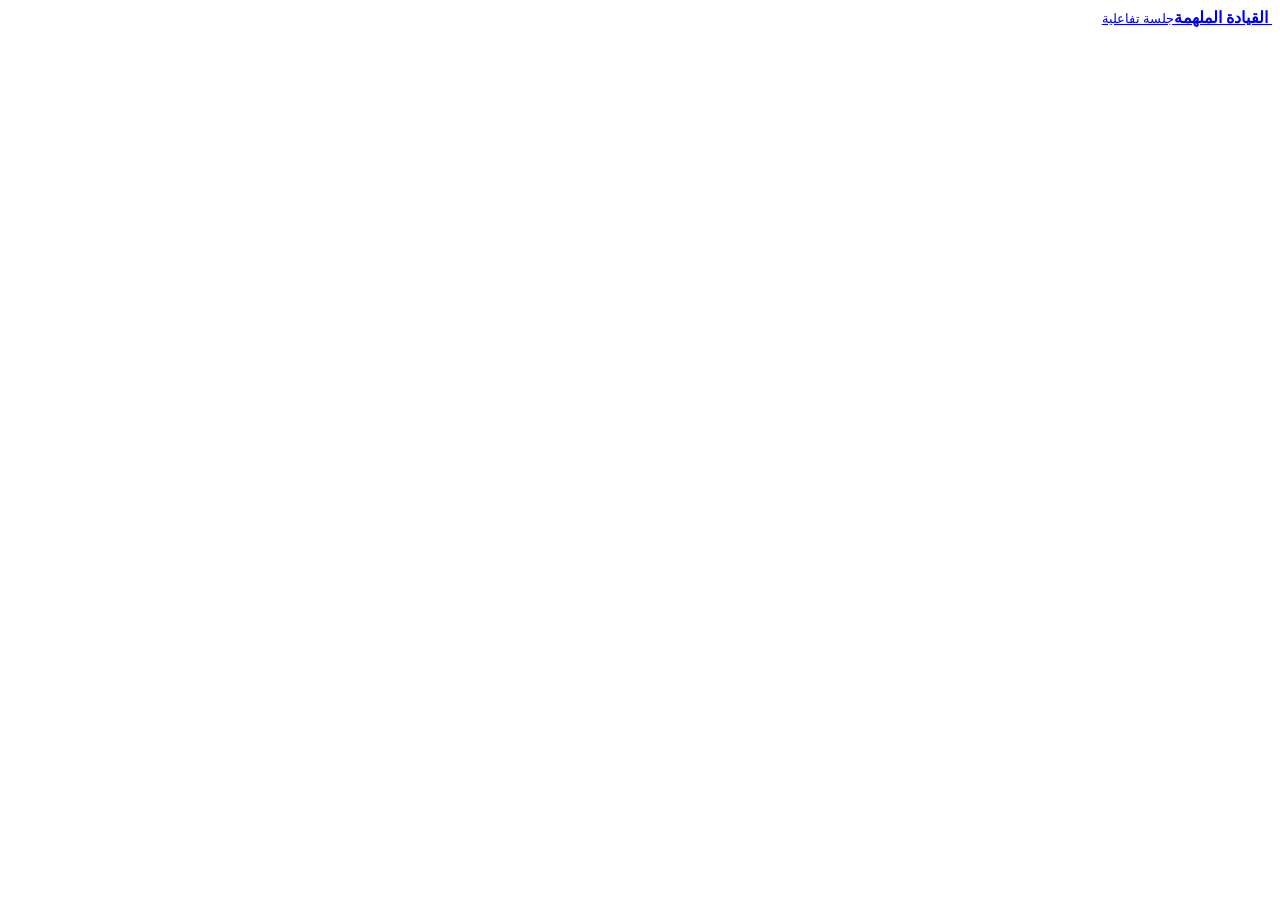
==== p.html @ c2ae5274 "Add kit pages and config" ====
<!DOCTYPE html>
<html lang="ar" dir="rtl">
<head>
  <meta charset="utf-8">
  <meta name="viewport" content="width=device-width, initial-scale=1, viewport-fit=cover">
  <title>شارك — القيادة الملهمة</title>
  <meta name="description" content="صفحة المشاركة في جلسة القيادة الملهمة التفاعلية.">
  <meta name="theme-color" content="#0A1F44">
  <link rel="icon" href="assets/img/logo-qiyada.png">
  <link rel="preload" href="assets/fonts/readex-pro-arabic-700-normal.woff2" as="font" type="font/woff2" crossorigin>
  <link rel="preload" href="assets/fonts/ibm-plex-sans-arabic-arabic-500-normal.woff2" as="font" type="font/woff2" crossorigin>
  <link rel="stylesheet" href="assets/css/fonts.css">
  <link rel="stylesheet" href="assets/css/base.css">
  <link rel="stylesheet" href="assets/css/p.css">
</head>
<body class="p-body">
  <header class="p-top">
    <a class="p-brand" href="index.html" title="تصفح الحقيبة">
      <img src="assets/img/logo-qiyada.png" alt="">
      <span><b>القيادة الملهمة</b><small id="pSub">جلسة تفاعلية</small></span>
    </a>
    <span class="p-sess" id="pSess" hidden></span>
  </header>
  <div class="p-progress" id="pProg" hidden><i></i></div>
  <main class="p-main" id="view" aria-live="polite"></main>
  <div class="toast" id="toast" role="status"></div>

  <script src="config.js"></script>
  <script src="assets/js/content.js"></script>
  <script src="assets/js/icons.js"></script>
  <script src="assets/js/api.js"></script>
  <script src="assets/js/viz.js"></script>
  <script src="assets/js/p.js"></script>
</body>
</html>
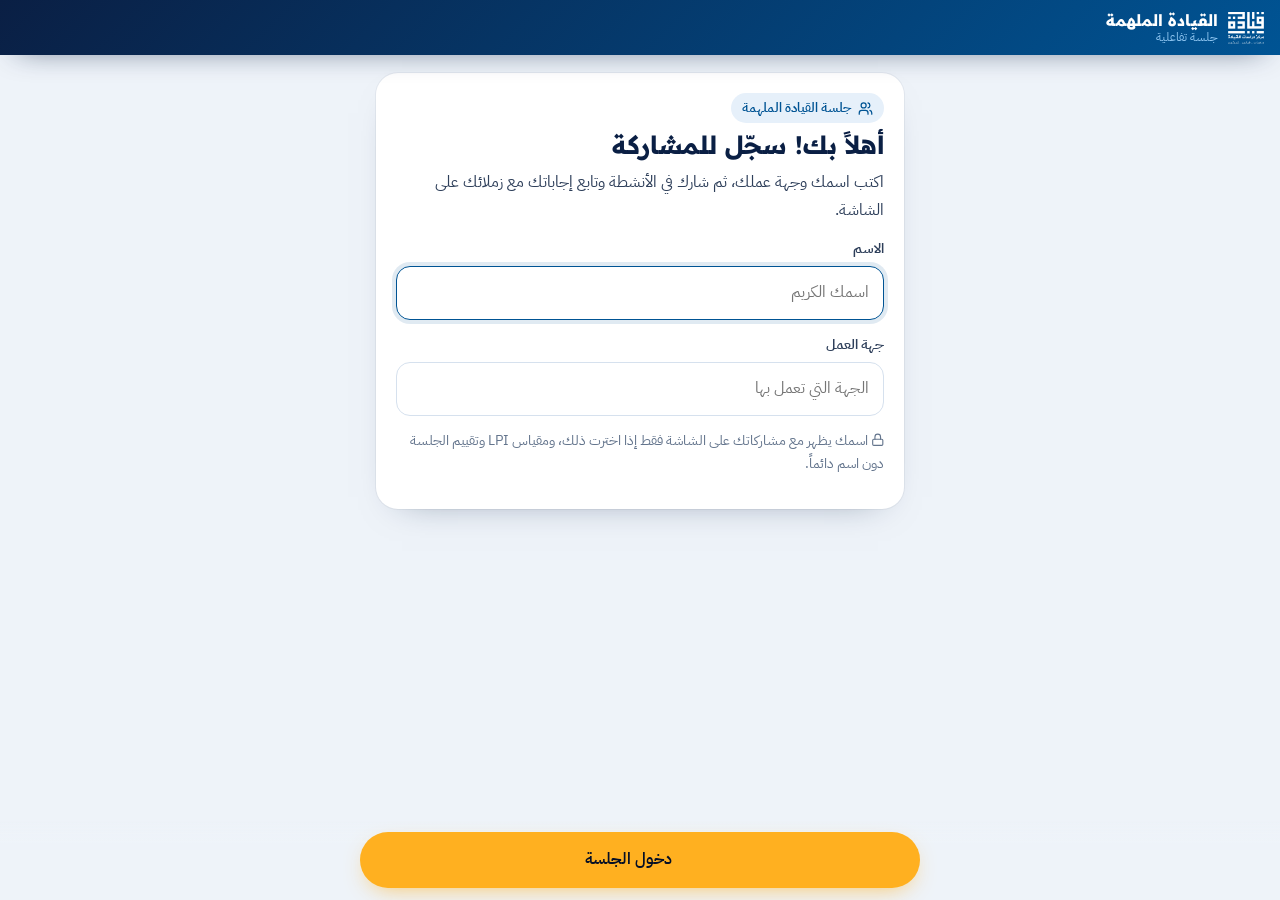
==== commit 43972643: "Add files via upload" ====
--- a/p.html
+++ b/p.html
@@ -3,9 +3,24 @@
 <head>
   <meta charset="utf-8">
   <meta name="viewport" content="width=device-width, initial-scale=1, viewport-fit=cover">
-  <title>شارك — القيادة الملهمة</title>
+  <title>مؤسسة دراسات القيادة — شارك</title>
   <meta name="description" content="صفحة المشاركة في جلسة القيادة الملهمة التفاعلية.">
   <meta name="theme-color" content="#0A1F44">
+  <meta name="application-name" content="مؤسسة دراسات القيادة">
+  <meta name="apple-mobile-web-app-title" content="مؤسسة دراسات القيادة">
+  <meta property="og:type" content="website">
+  <meta property="og:locale" content="ar_SA">
+  <meta property="og:site_name" content="مؤسسة دراسات القيادة">
+  <meta property="og:title" content="مؤسسة دراسات القيادة">
+  <meta property="og:description" content="شارك في جلسة القيادة الملهمة التفاعلية من جوالك.">
+  <meta property="og:image" content="https://qiyada-mulhima.github.io/assets/img/og-cover.jpg">
+  <meta property="og:image:type" content="image/jpeg">
+  <meta property="og:image:width" content="1200">
+  <meta property="og:image:height" content="630">
+  <meta name="twitter:card" content="summary_large_image">
+  <meta name="twitter:title" content="مؤسسة دراسات القيادة">
+  <meta name="twitter:image" content="https://qiyada-mulhima.github.io/assets/img/og-cover.jpg">
+  <link rel="apple-touch-icon" href="assets/img/logo-qiyada.png">
   <link rel="icon" href="assets/img/logo-qiyada.png">
   <link rel="preload" href="assets/fonts/readex-pro-arabic-700-normal.woff2" as="font" type="font/woff2" crossorigin>
   <link rel="preload" href="assets/fonts/ibm-plex-sans-arabic-arabic-500-normal.woff2" as="font" type="font/woff2" crossorigin>
--- a/assets/css/fonts.css
+++ b/assets/css/fonts.css
@@ -0,0 +1,15 @@
+/* Fonts: Readex Pro & IBM Plex Sans Arabic — SIL Open Font License 1.1 */
+@font-face{font-family:'Readex Pro';font-style:normal;font-weight:500;font-display:swap;src:url(../fonts/readex-pro-arabic-500-normal.woff2) format('woff2');unicode-range:U+0600-06FF,U+0750-077F,U+0870-088E,U+0890-0891,U+0897-08E1,U+08E3-08FF,U+200C-200E,U+2010-2011,U+204F,U+2E41,U+FB50-FDFF,U+FE70-FE74,U+FE76-FEFC;}
+@font-face{font-family:'Readex Pro';font-style:normal;font-weight:600;font-display:swap;src:url(../fonts/readex-pro-arabic-600-normal.woff2) format('woff2');unicode-range:U+0600-06FF,U+0750-077F,U+0870-088E,U+0890-0891,U+0897-08E1,U+08E3-08FF,U+200C-200E,U+2010-2011,U+204F,U+2E41,U+FB50-FDFF,U+FE70-FE74,U+FE76-FEFC;}
+@font-face{font-family:'Readex Pro';font-style:normal;font-weight:700;font-display:swap;src:url(../fonts/readex-pro-arabic-700-normal.woff2) format('woff2');unicode-range:U+0600-06FF,U+0750-077F,U+0870-088E,U+0890-0891,U+0897-08E1,U+08E3-08FF,U+200C-200E,U+2010-2011,U+204F,U+2E41,U+FB50-FDFF,U+FE70-FE74,U+FE76-FEFC;}
+@font-face{font-family:'Readex Pro';font-style:normal;font-weight:500;font-display:swap;src:url(../fonts/readex-pro-latin-500-normal.woff2) format('woff2');unicode-range:U+0000-00FF,U+0131,U+0152-0153,U+02BB-02BC,U+02C6,U+02DA,U+02DC,U+0304,U+0308,U+0329,U+2000-206F,U+20AC,U+2122,U+2191,U+2193,U+2212,U+2215,U+FEFF,U+FFFD;}
+@font-face{font-family:'Readex Pro';font-style:normal;font-weight:600;font-display:swap;src:url(../fonts/readex-pro-latin-600-normal.woff2) format('woff2');unicode-range:U+0000-00FF,U+0131,U+0152-0153,U+02BB-02BC,U+02C6,U+02DA,U+02DC,U+0304,U+0308,U+0329,U+2000-206F,U+20AC,U+2122,U+2191,U+2193,U+2212,U+2215,U+FEFF,U+FFFD;}
+@font-face{font-family:'Readex Pro';font-style:normal;font-weight:700;font-display:swap;src:url(../fonts/readex-pro-latin-700-normal.woff2) format('woff2');unicode-range:U+0000-00FF,U+0131,U+0152-0153,U+02BB-02BC,U+02C6,U+02DA,U+02DC,U+0304,U+0308,U+0329,U+2000-206F,U+20AC,U+2122,U+2191,U+2193,U+2212,U+2215,U+FEFF,U+FFFD;}
+@font-face{font-family:'IBM Plex Sans Arabic';font-style:normal;font-weight:400;font-display:swap;src:url(../fonts/ibm-plex-sans-arabic-arabic-400-normal.woff2) format('woff2');unicode-range:U+0600-06FF,U+0750-077F,U+0870-088E,U+0890-0891,U+0897-08E1,U+08E3-08FF,U+200C-200E,U+2010-2011,U+204F,U+2E41,U+FB50-FDFF,U+FE70-FE74,U+FE76-FEFC;}
+@font-face{font-family:'IBM Plex Sans Arabic';font-style:normal;font-weight:500;font-display:swap;src:url(../fonts/ibm-plex-sans-arabic-arabic-500-normal.woff2) format('woff2');unicode-range:U+0600-06FF,U+0750-077F,U+0870-088E,U+0890-0891,U+0897-08E1,U+08E3-08FF,U+200C-200E,U+2010-2011,U+204F,U+2E41,U+FB50-FDFF,U+FE70-FE74,U+FE76-FEFC;}
+@font-face{font-family:'IBM Plex Sans Arabic';font-style:normal;font-weight:600;font-display:swap;src:url(../fonts/ibm-plex-sans-arabic-arabic-600-normal.woff2) format('woff2');unicode-range:U+0600-06FF,U+0750-077F,U+0870-088E,U+0890-0891,U+0897-08E1,U+08E3-08FF,U+200C-200E,U+2010-2011,U+204F,U+2E41,U+FB50-FDFF,U+FE70-FE74,U+FE76-FEFC;}
+@font-face{font-family:'IBM Plex Sans Arabic';font-style:normal;font-weight:700;font-display:swap;src:url(../fonts/ibm-plex-sans-arabic-arabic-700-normal.woff2) format('woff2');unicode-range:U+0600-06FF,U+0750-077F,U+0870-088E,U+0890-0891,U+0897-08E1,U+08E3-08FF,U+200C-200E,U+2010-2011,U+204F,U+2E41,U+FB50-FDFF,U+FE70-FE74,U+FE76-FEFC;}
+@font-face{font-family:'IBM Plex Sans Arabic';font-style:normal;font-weight:400;font-display:swap;src:url(../fonts/ibm-plex-sans-arabic-latin-400-normal.woff2) format('woff2');unicode-range:U+0000-00FF,U+0131,U+0152-0153,U+02BB-02BC,U+02C6,U+02DA,U+02DC,U+0304,U+0308,U+0329,U+2000-206F,U+20AC,U+2122,U+2191,U+2193,U+2212,U+2215,U+FEFF,U+FFFD;}
+@font-face{font-family:'IBM Plex Sans Arabic';font-style:normal;font-weight:500;font-display:swap;src:url(../fonts/ibm-plex-sans-arabic-latin-500-normal.woff2) format('woff2');unicode-range:U+0000-00FF,U+0131,U+0152-0153,U+02BB-02BC,U+02C6,U+02DA,U+02DC,U+0304,U+0308,U+0329,U+2000-206F,U+20AC,U+2122,U+2191,U+2193,U+2212,U+2215,U+FEFF,U+FFFD;}
+@font-face{font-family:'IBM Plex Sans Arabic';font-style:normal;font-weight:600;font-display:swap;src:url(../fonts/ibm-plex-sans-arabic-latin-600-normal.woff2) format('woff2');unicode-range:U+0000-00FF,U+0131,U+0152-0153,U+02BB-02BC,U+02C6,U+02DA,U+02DC,U+0304,U+0308,U+0329,U+2000-206F,U+20AC,U+2122,U+2191,U+2193,U+2212,U+2215,U+FEFF,U+FFFD;}
+@font-face{font-family:'IBM Plex Sans Arabic';font-style:normal;font-weight:700;font-display:swap;src:url(../fonts/ibm-plex-sans-arabic-latin-700-normal.woff2) format('woff2');unicode-range:U+0000-00FF,U+0131,U+0152-0153,U+02BB-02BC,U+02C6,U+02DA,U+02DC,U+0304,U+0308,U+0329,U+2000-206F,U+20AC,U+2122,U+2191,U+2193,U+2212,U+2215,U+FEFF,U+FFFD;}
--- a/assets/css/base.css
+++ b/assets/css/base.css
@@ -0,0 +1,85 @@
+/* ============================================================
+   الهوية: أزرق «قيادة» + كحلي، وألوان متباينة (كهرماني وألوان الممارسات)
+   ============================================================ */
+:root {
+  --navy-950: #050F26;
+  --navy-900: #0A1F44;
+  --navy-800: #0E2A5A;
+  --navy-700: #153C7A;
+  --brand: #005494;
+  --brand-600: #0A66B0;
+  --blue: #2F80D1;
+  --sky: #8EC5F0;
+  --ice: #E6F0FA;
+  --ice-50: #F3F8FD;
+  --ink: #0B1B33;
+  --ink-2: #2E3F5A;
+  --muted: #64758D;
+  --line: #D6E1EE;
+  --white: #FFFFFF;
+  --amber: #FFB020;
+  --amber-600: #E89A00;
+  --p1: #F0604D;
+  --p2: #F6B92B;
+  --p3: #1BAF84;
+  --p4: #3AA7E8;
+  --p5: #E5488E;
+  --ok: #17A97C;
+  --danger: #E5484D;
+  --f-head: 'Readex Pro', 'IBM Plex Sans Arabic', 'Segoe UI', Tahoma, sans-serif;
+  --f-body: 'IBM Plex Sans Arabic', 'Readex Pro', 'Segoe UI', Tahoma, sans-serif;
+  --ease: cubic-bezier(.2, .8, .2, 1);
+  --ease-out: cubic-bezier(.16, 1, .3, 1);
+}
+
+*, *::before, *::after { box-sizing: border-box; }
+html { -webkit-text-size-adjust: 100%; text-size-adjust: 100%; }
+body { margin: 0; font-family: var(--f-body); line-height: 1.6; -webkit-font-smoothing: antialiased; }
+img, svg, video { display: block; max-width: 100%; }
+button, input, textarea, select { font: inherit; color: inherit; }
+button { cursor: pointer; }
+a { color: inherit; }
+[hidden] { display: none !important; }
+
+.ic { width: 1em; height: 1em; flex: none; display: inline-block; vertical-align: -0.15em; }
+
+.sr-only { position: absolute; width: 1px; height: 1px; padding: 0; margin: -1px; overflow: hidden; clip: rect(0, 0, 0, 0); border: 0; }
+
+/* أزرار عامة */
+.btn {
+  display: inline-flex; align-items: center; justify-content: center; gap: .5em;
+  border: 0; border-radius: 999px; padding: .75em 1.4em; font-weight: 600;
+  background: var(--ice); color: var(--navy-900); text-decoration: none;
+  transition: transform .2s var(--ease), background .2s, box-shadow .2s, opacity .2s;
+}
+.btn:hover { transform: translateY(-1px); }
+.btn:active { transform: translateY(1px) scale(.99); }
+.btn:disabled { opacity: .45; cursor: not-allowed; transform: none; }
+.btn-primary { background: var(--amber); color: var(--navy-950); box-shadow: 0 8px 24px -10px rgba(255, 176, 32, .8); }
+.btn-primary:hover { background: #FFBE45; }
+.btn-navy { background: var(--navy-900); color: #fff; }
+.btn-ghost { background: transparent; color: inherit; box-shadow: inset 0 0 0 1.5px currentColor; }
+.btn-sm { padding: .45em 1em; font-size: .9em; }
+
+/* أيقونة الممارسة داخل دائرة */
+.p-badge {
+  display: inline-grid; place-items: center; border-radius: 50%;
+  width: 2.2em; height: 2.2em; background: var(--pc, var(--brand)); color: #fff;
+  box-shadow: 0 6px 18px -8px var(--pc, var(--brand));
+}
+.p-badge .ic { width: 55%; height: 55%; }
+
+/* نقاط الانتظار */
+.dots { display: inline-flex; gap: .3em; }
+.dots i { width: .45em; height: .45em; border-radius: 50%; background: currentColor; opacity: .3; animation: dot 1.2s infinite ease-in-out; }
+.dots i:nth-child(2) { animation-delay: .15s; }
+.dots i:nth-child(3) { animation-delay: .3s; }
+@keyframes dot { 0%, 80%, 100% { opacity: .25; transform: translateY(0); } 40% { opacity: 1; transform: translateY(-.25em); } }
+
+@keyframes popIn { 0% { opacity: 0; transform: scale(.6); } 60% { opacity: 1; transform: scale(1.08); } 100% { transform: scale(1); } }
+@keyframes riseIn { from { opacity: 0; translate: 0 1.2em; } to { opacity: 1; translate: 0 0; } }
+@keyframes glowPulse { 0%, 100% { box-shadow: 0 0 0 0 rgba(255, 176, 32, .55); } 50% { box-shadow: 0 0 0 .6em rgba(255, 176, 32, 0); } }
+
+@media (prefers-reduced-motion: reduce) {
+  *, *::before, *::after { animation-duration: .01ms !important; animation-iteration-count: 1 !important; transition-duration: .01ms !important; }
+}
--- a/assets/css/p.css
+++ b/assets/css/p.css
@@ -0,0 +1,175 @@
+/* ============================================================
+   صفحة المشارك (الجوال)
+   ============================================================ */
+.p-body { background: #EEF3F9; color: var(--ink); min-height: 100vh; min-height: 100dvh; font-size: 16px; }
+.p-top {
+  position: sticky; top: 0; z-index: 20; display: flex; align-items: center; gap: 10px;
+  padding: calc(10px + env(safe-area-inset-top)) 16px 10px;
+  background: linear-gradient(135deg, var(--navy-900), var(--brand)); color: #fff;
+  box-shadow: 0 10px 30px -18px rgba(10, 31, 68, .8);
+}
+.p-brand { display: flex; align-items: center; gap: 10px; text-decoration: none; color: inherit; flex: 1; min-width: 0; }
+.p-brand img { height: 32px; width: auto; filter: brightness(0) invert(1); }
+.p-brand span { display: flex; flex-direction: column; line-height: 1.25; min-width: 0; }
+.p-brand b { font-family: var(--f-head); font-size: 16px; }
+.p-brand small { font-size: 12px; color: var(--sky); white-space: nowrap; overflow: hidden; text-overflow: ellipsis; }
+.p-sess { font-family: var(--f-head); font-size: 12px; letter-spacing: .08em; direction: ltr; background: rgba(255, 255, 255, .14); padding: 4px 10px; border-radius: 999px; }
+.p-progress { position: sticky; top: calc(56px + env(safe-area-inset-top)); z-index: 19; height: 4px; background: rgba(10, 31, 68, .08); }
+.p-progress i { display: block; height: 100%; width: 0; background: var(--amber); transition: width .4s var(--ease-out); }
+
+.p-main { max-width: 560px; margin: 0 auto; padding: 18px 16px calc(120px + env(safe-area-inset-bottom)); }
+.screen { animation: riseIn .45s var(--ease-out) both; }
+
+.card { background: #fff; border-radius: 22px; padding: 20px; box-shadow: 0 14px 36px -26px rgba(10, 31, 68, .5), 0 0 0 1px rgba(10, 31, 68, .05); }
+.card + .card { margin-top: 14px; }
+.p-h1 { font-family: var(--f-head); font-size: 25px; line-height: 1.35; margin: 4px 0 6px; color: var(--navy-900); }
+.p-h2 { font-family: var(--f-head); font-size: 19px; line-height: 1.45; margin: 0 0 6px; color: var(--navy-900); }
+.p-lead { color: var(--ink-2); margin: 0; line-height: 1.75; }
+.p-muted { color: var(--muted); font-size: 13.5px; line-height: 1.7; }
+.tag { display: inline-flex; align-items: center; gap: 6px; font-size: 12.5px; font-weight: 600; padding: 5px 11px; border-radius: 999px; background: var(--ice); color: var(--brand); }
+.tag .ic { width: 15px; height: 15px; }
+.tag.pc { background: var(--pcs, var(--ice)); color: var(--pct, var(--brand)); }
+
+/* النموذج */
+.field { display: flex; flex-direction: column; gap: 6px; margin-top: 14px; }
+.field label { font-weight: 600; font-size: 14px; color: var(--ink-2); }
+.input, .textarea {
+  width: 100%; border: 1.5px solid var(--line); border-radius: 14px; padding: 13px 14px; font-size: 16px; background: #fff;
+  transition: border-color .2s, box-shadow .2s; color: var(--ink);
+}
+.input:focus, .textarea:focus { outline: none; border-color: var(--brand); box-shadow: 0 0 0 4px rgba(0, 84, 148, .12); }
+.textarea { min-height: 150px; resize: vertical; line-height: 1.75; }
+.counter { font-size: 12.5px; color: var(--muted); text-align: left; direction: ltr; font-variant-numeric: tabular-nums; }
+.counter.warn { color: #C2412F; }
+.check { display: flex; align-items: center; gap: 10px; margin-top: 12px; font-size: 14.5px; cursor: pointer; user-select: none; }
+.check input { width: 20px; height: 20px; accent-color: var(--brand); }
+
+.p-actions { position: fixed; bottom: 0; right: 0; left: 0; z-index: 15; padding: 12px 16px calc(12px + env(safe-area-inset-bottom)); background: linear-gradient(180deg, rgba(238, 243, 249, 0), #EEF3F9 30%); }
+.p-actions .inner { max-width: 560px; margin: 0 auto; display: flex; gap: 10px; align-items: center; }
+.p-actions .btn { flex: 1; padding: 15px 18px; font-size: 16px; }
+.p-actions .btn-ghost { flex: none; color: var(--navy-900); }
+.p-actions .meta { font-size: 13px; color: var(--muted); white-space: nowrap; direction: ltr; unicode-bidi: isolate; }
+
+/* الكلمات */
+.word-row { display: flex; gap: 8px; margin-top: 14px; }
+.word-row .input { flex: 1; }
+.word-row .btn { flex: none; border-radius: 14px; }
+.chips { display: flex; flex-wrap: wrap; gap: 8px; margin-top: 12px; min-height: 8px; }
+.chips .chip { display: inline-flex; align-items: center; gap: 6px; padding: 8px 12px 8px 8px; border-radius: 999px; background: var(--navy-900); color: #fff; font-weight: 600; animation: popIn .4s var(--ease-out) both; }
+.chips .chip button { border: 0; background: rgba(255, 255, 255, .18); color: #fff; width: 22px; height: 22px; border-radius: 50%; display: grid; place-items: center; padding: 0; }
+.chips .chip button .ic { width: 13px; height: 13px; }
+
+/* الاستطلاع */
+.opts { display: flex; flex-direction: column; gap: 10px; margin-top: 16px; }
+.opt { display: flex; align-items: center; gap: 12px; width: 100%; text-align: right; border: 1.5px solid var(--line); background: #fff; border-radius: 16px; padding: 14px 14px; font-size: 15.5px; font-weight: 600; transition: border-color .2s, background .2s, transform .15s; color: var(--ink); }
+.opt:active { transform: scale(.99); }
+.opt .rd { width: 22px; height: 22px; border-radius: 50%; border: 2px solid #B8C6D8; flex: none; display: grid; place-items: center; transition: all .2s; }
+.opt.on { border-color: var(--brand); background: #F0F6FD; }
+.opt.on .rd { border-color: var(--brand); background: var(--brand); box-shadow: inset 0 0 0 4px #fff; }
+
+/* المقياس */
+.lpi-item { text-align: center; padding: 26px 20px; }
+.lpi-num { font-family: var(--f-head); font-size: 13px; color: var(--brand); font-weight: 600; }
+.lpi-text { font-family: var(--f-head); font-size: 21px; line-height: 1.6; margin: 12px 0 22px; color: var(--navy-900); min-height: 3.2em; display: flex; align-items: center; justify-content: center; }
+.scale { display: grid; grid-template-columns: repeat(5, 1fr); gap: 8px; }
+.scale button { border: 1.5px solid var(--line); background: #fff; border-radius: 14px; padding: 12px 0; font-family: var(--f-head); font-size: 19px; font-weight: 700; color: var(--navy-900); transition: all .18s; }
+.scale button:active { transform: scale(.96); }
+.scale button.on { background: var(--navy-900); border-color: var(--navy-900); color: #fff; box-shadow: 0 8px 18px -10px rgba(10, 31, 68, .9); }
+.scale button.edge { color: var(--muted); }
+.scale-lbl { margin-top: 14px; min-height: 24px; font-weight: 600; color: var(--brand); }
+.scale-ends { display: flex; justify-content: space-between; font-size: 12.5px; color: var(--muted); margin-top: 6px; }
+.lpi-nav { display: flex; justify-content: space-between; margin-top: 14px; }
+.lpi-nav button { border: 0; background: none; color: var(--brand); font-weight: 600; display: inline-flex; gap: 6px; align-items: center; padding: 8px; }
+.lpi-nav button:disabled { opacity: .3; }
+.rules-p { list-style: none; padding: 0; margin: 14px 0 0; display: flex; flex-direction: column; gap: 10px; }
+.rules-p li { display: flex; gap: 12px; align-items: center; background: var(--ice-50); border-radius: 14px; padding: 12px; font-weight: 600; font-size: 15px; }
+.rules-p li .ic { width: 34px; height: 34px; padding: 7px; border-radius: 10px; background: var(--amber); color: var(--navy-950); flex: none; }
+
+/* نتيجة المقياس */
+.res-radar { max-width: 380px; margin: 6px auto 0; }
+.res-radar .radar { width: 100%; height: auto; overflow: visible; }
+.res-radar .radar-ring, .res-radar .radar-axis { stroke: #D6E1EE; stroke-width: .35; fill: none; }
+.res-radar .radar-area { fill: rgba(0, 84, 148, .18); stroke: var(--brand); stroke-width: .8; }
+.res-radar .radar-dot { stroke: #fff; stroke-width: .5; }
+.res-radar .radar-label { font-family: var(--f-head); font-size: 4.6px; font-weight: 700; }
+.res-list { display: flex; flex-direction: column; gap: 10px; margin-top: 10px; }
+.res-row { display: grid; grid-template-columns: 1fr 64px; gap: 4px 10px; align-items: center; }
+.res-row .nm { display: flex; align-items: center; gap: 8px; font-weight: 600; font-size: 14.5px; }
+.res-row .nm .p-badge { font-size: 12px; }
+.res-row .vl { text-align: left; font-family: var(--f-head); font-weight: 700; font-variant-numeric: tabular-nums; }
+.res-row .vl small { font-weight: 500; color: var(--muted); font-size: 11px; }
+.res-row .tr { grid-column: 1 / -1; height: 8px; border-radius: 9px; background: var(--ice); overflow: hidden; }
+.res-row .tr i { display: block; height: 100%; border-radius: 9px; background: var(--c); transition: width .9s var(--ease-out); }
+.hl-box { border-radius: 18px; padding: 16px; margin-top: 14px; }
+.hl-box.hi { background: #E6F7F1; }
+.hl-box.lo { background: #FDEDEA; }
+.hl-box small { font-weight: 700; font-size: 13px; }
+.hl-box.hi small { color: #0E7A5A; }
+.hl-box.lo small { color: #C2412F; }
+.hl-box b { display: block; font-family: var(--f-head); font-size: 19px; margin: 2px 0 4px; }
+.hl-box p { margin: 0; color: var(--ink-2); font-size: 14.5px; line-height: 1.7; }
+.hl-box ul { margin: 10px 0 0; padding: 0 18px 0 0; font-size: 14px; line-height: 1.8; color: var(--ink-2); }
+
+/* نشاط الفريق */
+.chk-q { padding: 16px; }
+.chk-q p { margin: 0 0 12px; font-weight: 600; line-height: 1.65; display: flex; gap: 10px; }
+.chk-q p b { width: 26px; height: 26px; border-radius: 50%; background: var(--ice); color: var(--brand); display: grid; place-items: center; font-size: 13px; flex: none; font-family: var(--f-head); }
+.seg { display: grid; grid-template-columns: repeat(4, 1fr); gap: 6px; }
+.seg button { border: 1.5px solid var(--line); background: #fff; border-radius: 12px; padding: 10px 0; font-weight: 600; font-size: 14px; color: var(--ink-2); transition: all .18s; }
+.seg button.on { background: var(--navy-900); border-color: var(--navy-900); color: #fff; }
+.chk-q.done { box-shadow: 0 0 0 2px rgba(23, 169, 124, .35); }
+.score-big { text-align: center; }
+.score-big b { display: block; font-family: var(--f-head); font-size: 56px; line-height: 1.1; color: var(--brand); }
+
+/* التقييم */
+.stars { display: flex; justify-content: center; gap: 8px; margin: 18px 0 6px; direction: ltr; }
+.stars button { border: 0; background: none; padding: 4px; color: #CBD5E1; transition: transform .15s, color .2s; }
+.stars button .ic { width: 44px; height: 44px; fill: currentColor; stroke: none; }
+.stars button.on { color: var(--amber); }
+.stars button:active { transform: scale(.9); }
+.star-lbl { text-align: center; font-weight: 700; color: var(--brand); min-height: 24px; }
+
+/* القائمة والانتظار */
+.hello { display: flex; align-items: center; gap: 12px; }
+.hello .av { width: 46px; height: 46px; border-radius: 50%; background: var(--amber); color: var(--navy-950); display: grid; place-items: center; font-family: var(--f-head); font-weight: 700; font-size: 20px; flex: none; }
+.hello b { font-family: var(--f-head); font-size: 19px; display: block; }
+.hello small { color: var(--muted); font-size: 13px; }
+.hello a { margin-right: auto; font-size: 13px; color: var(--brand); }
+.now { margin-top: 14px; border-radius: 22px; padding: 18px; color: #fff; background: linear-gradient(140deg, var(--navy-900), var(--brand)); display: flex; flex-direction: column; gap: 10px; position: relative; overflow: hidden; }
+.now::after { content: ''; position: absolute; left: -40px; top: -40px; width: 140px; height: 140px; border-radius: 50%; background: radial-gradient(circle, rgba(255, 176, 32, .35), transparent 70%); }
+.now small { color: var(--amber); font-weight: 700; display: inline-flex; gap: 6px; align-items: center; }
+.now small i { width: 8px; height: 8px; border-radius: 50%; background: var(--amber); animation: glowPulse 1.8s infinite; display: inline-block; }
+.now b { font-family: var(--f-head); font-size: 20px; line-height: 1.4; }
+.now .btn { align-self: flex-start; }
+.wait { margin-top: 14px; text-align: center; padding: 24px 18px; color: var(--muted); }
+.wait .ic { width: 38px; height: 38px; color: var(--brand); margin: 0 auto 8px; }
+.wait b { display: block; color: var(--navy-900); font-family: var(--f-head); font-size: 17px; margin-bottom: 4px; }
+.act-list { list-style: none; margin: 10px 0 0; padding: 0; display: flex; flex-direction: column; gap: 8px; }
+.act-list a { display: flex; align-items: center; gap: 12px; padding: 12px; border-radius: 16px; background: #fff; text-decoration: none; color: var(--ink); box-shadow: 0 0 0 1px rgba(10, 31, 68, .06); }
+.act-list a .ai { width: 38px; height: 38px; border-radius: 12px; display: grid; place-items: center; background: var(--pcs, var(--ice)); color: var(--pc, var(--brand)); flex: none; }
+.act-list a .ai .ic { width: 19px; height: 19px; }
+.act-list a span { flex: 1; font-weight: 600; font-size: 15px; line-height: 1.4; }
+.act-list a span small { display: block; font-weight: 500; color: var(--muted); font-size: 12px; }
+.act-list a .st { font-size: 12px; font-weight: 700; color: var(--ok); display: inline-flex; align-items: center; gap: 4px; }
+.act-list a .st .ic { width: 16px; height: 16px; }
+.act-list a.is-now { box-shadow: 0 0 0 2px var(--amber); }
+.sec-t { margin: 22px 4px 4px; font-size: 13px; font-weight: 700; color: var(--muted); }
+
+/* النجاح */
+.ok-wrap { text-align: center; padding: 30px 20px; }
+.ok-ring { width: 86px; height: 86px; margin: 0 auto 14px; border-radius: 50%; background: #E3F6EF; display: grid; place-items: center; color: var(--ok); animation: popIn .6s var(--ease-out) both; }
+.ok-ring .ic { width: 44px; height: 44px; stroke-width: 2.6; }
+.ok-wrap h2 { font-family: var(--f-head); margin: 0; font-size: 22px; color: var(--navy-900); }
+.ok-wrap p { color: var(--ink-2); margin: 6px 0 0; }
+
+.err-box { margin-top: 12px; padding: 12px 14px; border-radius: 14px; background: #FDEDEA; color: #B4301F; font-size: 14px; line-height: 1.6; }
+.link-btn { display: inline-flex; align-items: center; gap: 6px; color: var(--brand); font-weight: 600; text-decoration: none; margin-top: 12px; font-size: 14.5px; }
+.tweet-head { display: flex; align-items: center; gap: 10px; margin-top: 14px; }
+.tweet-head .av { width: 38px; height: 38px; border-radius: 50%; background: var(--pc, var(--brand)); color: #fff; display: grid; place-items: center; font-weight: 700; font-family: var(--f-head); }
+.tweet-head b { font-size: 15px; }
+
+.toast { position: fixed; left: 50%; bottom: calc(92px + env(safe-area-inset-bottom)); transform: translate(-50%, 20px); background: var(--navy-900); color: #fff; padding: 12px 18px; border-radius: 14px; font-size: 14.5px; font-weight: 600; opacity: 0; pointer-events: none; transition: all .3s var(--ease-out); z-index: 50; max-width: 90vw; text-align: center; box-shadow: 0 14px 30px -14px rgba(0, 0, 0, .6); }
+.toast.show { opacity: 1; transform: translate(-50%, 0); }
+.foot-note { text-align: center; color: var(--muted); font-size: 12.5px; margin-top: 22px; }
+.foot-note a { color: var(--brand); }
+.demo-note { margin-bottom: 12px; font-size: 12.5px; padding: 10px 12px; border-radius: 12px; background: #FFF6E0; color: #8A5A00; line-height: 1.6; }
